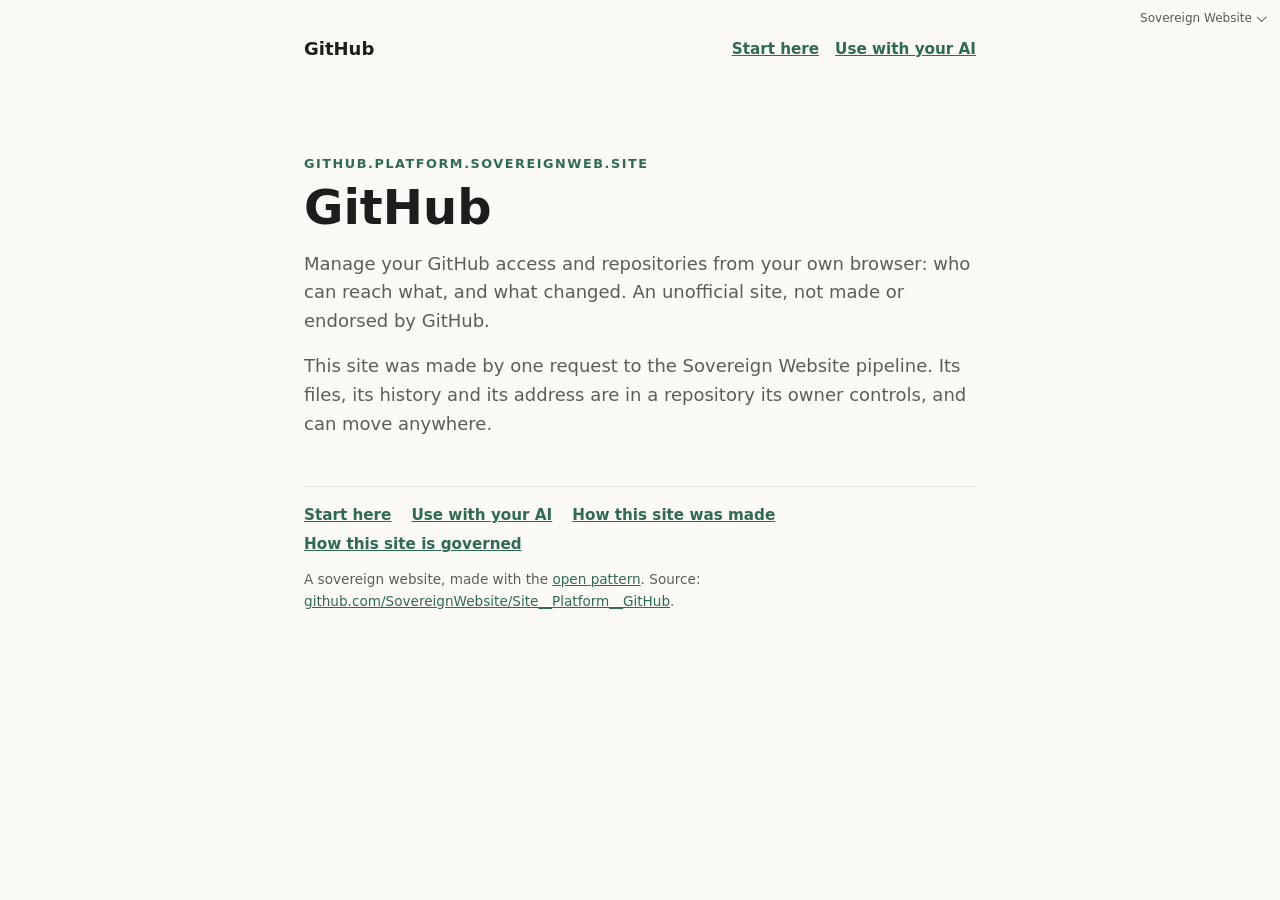
==== site/index.html @ b04e96a0 "Seed 21 files from SovereignWebsite__Factory (org-apply)" ====
<!doctype html>
<html lang="en-GB">
<head>
<meta charset="utf-8">
<meta name="viewport" content="width=device-width, initial-scale=1">
<title>GitHub</title>
<meta name="description" content="Manage your GitHub access and repositories from your own browser: who can reach what, and what changed. An unofficial site, not made or endorsed by GitHub.">
<meta property="og:type" content="website">
<meta property="og:site_name" content="GitHub">
<meta property="og:locale" content="en_GB">
<meta property="og:url" content="https://github.platform.sovereignweb.site/">
<meta property="og:title" content="GitHub">
<meta property="og:description" content="Manage your GitHub access and repositories from your own browser: who can reach what, and what changed. An unofficial site, not made or endorsed by GitHub.">
<meta property="og:image" content="https://github.platform.sovereignweb.site/assets/share/card-1200x630.jpg">
<meta property="og:image:type" content="image/jpeg">
<meta property="og:image:width" content="1200">
<meta property="og:image:height" content="630">
<meta property="og:image:alt" content="GitHub">
<meta name="twitter:card" content="summary_large_image">
<meta name="twitter:title" content="GitHub">
<meta name="twitter:description" content="Manage your GitHub access and repositories from your own browser: who can reach what, and what changed. An unofficial site, not made or endorsed by GitHub.">
<meta name="twitter:image" content="https://github.platform.sovereignweb.site/assets/share/card-1200x630.jpg">
<link rel="canonical" href="https://github.platform.sovereignweb.site/">
<style>
:root{--bg:#fbfaf7;--fg:#1d1d1b;--muted:#5d5c57;--accent:#2f6b4f;--line:#e4e1d8}
@media (prefers-color-scheme:dark){:root{--bg:#141513;--fg:#ecebe6;--muted:#a8a69e;--accent:#7fc3a0;--line:#2c2d29}}
*{box-sizing:border-box}body{margin:0;background:var(--bg);color:var(--fg);font:18px/1.6 system-ui,-apple-system,Segoe UI,sans-serif}
main{max-width:44rem;margin:0 auto;padding:10vh 1rem 4rem}
.skip{position:absolute;left:-999px}.skip:focus{left:1rem;top:1rem}
.mark{font-size:.8rem;letter-spacing:.12em;text-transform:uppercase;color:var(--accent);font-weight:600}
h1{font-size:clamp(2rem,6vw,3rem);line-height:1.1;margin:.4rem 0 1rem}
p{color:var(--muted);margin:0 0 1rem}a{color:var(--accent)}
footer{margin-top:3rem;padding-top:1rem;border-top:1px solid var(--line);font-size:.85rem;color:var(--muted)}
/* The Sovereign Website credit on a customer's site: one small, muted control at the far top right that opens a
   pop-up menu of the family links. Not a strip and not a menu bar: the site is about its owner (Dinis, 20 November
   2026: "It needs to fundamentally be about the site and who is it about ... top right pop-up menu").
   CSS only (details/summary), so no script and no CSP issue. It sits in the page's corner, above the owner's header;
   a site whose own header uses that corner moves it with --family-top / --family-right.
   To remove it, the owner sets one attribute: <html data-family-credit="off">. */
.family-credit{--fam-fg:var(--family-fg,#5a5a5a);--fam-strong:var(--family-fg-strong,#111);--fam-bg:var(--family-bg,#fff);
  position:absolute;top:var(--family-top,.4rem);right:var(--family-right,.75rem);z-index:50;font-size:.75rem;line-height:1.4}
@media (prefers-color-scheme:dark){.family-credit{--fam-fg:var(--family-fg,#b5b5b5);--fam-strong:var(--family-fg-strong,#fff);--fam-bg:var(--family-bg,#1c1c1c)}}
.family-credit summary{display:inline-flex;align-items:center;gap:.3rem;cursor:pointer;color:var(--fam-fg);list-style:none;min-height:24px;padding:.15rem .3rem;border-radius:4px}
.family-credit summary::-webkit-details-marker{display:none}
.family-credit summary::after{content:"";width:.35rem;height:.35rem;border:solid currentColor;border-width:0 1px 1px 0;transform:rotate(45deg) translateY(-2px)}
.family-credit summary:hover,.family-credit summary:focus-visible,.family-credit[open] summary{color:var(--fam-strong)}
.family-credit ul{position:absolute;right:0;top:100%;margin:.25rem 0 0;padding:.35rem 0;list-style:none;min-width:11rem;
  background:var(--fam-bg);border:1px solid rgba(127,127,127,.3);border-radius:6px;box-shadow:0 4px 16px rgba(0,0,0,.12)}
.family-credit a{display:block;padding:.3rem .8rem;min-height:24px;color:var(--fam-fg);text-decoration:none}
.family-credit a:hover,.family-credit a:focus-visible{color:var(--fam-strong);background:rgba(127,127,127,.1)}
.family-credit .family-gap{border-bottom:1px solid rgba(127,127,127,.25);padding-bottom:.3rem;margin-bottom:.3rem}
[data-family-credit="off"] .family-credit{display:none}
@media print{.family-credit{display:none}}
.top{display:flex;flex-wrap:wrap;align-items:center;gap:.5rem 1.5rem;max-width:44rem;margin:0 auto;padding:2.2rem 1rem 0}
.top .name{font-weight:600;color:var(--fg);text-decoration:none}
.own{display:flex;gap:1rem;margin-left:auto;font-size:.95rem}
.own a,.site-links a{color:var(--accent);font-weight:600}
.site-links{display:flex;flex-wrap:wrap;gap:.25rem 1.25rem;margin-bottom:.8rem;font-size:.95rem}
@media (max-width:40rem){.own{margin:0;width:100%}}
h2{font-size:1.25rem;margin:2rem 0 .5rem}ol,ul.plain{color:var(--muted);padding-left:1.2rem}li{margin:.35rem 0}
pre{background:rgba(127,127,127,.1);padding:.8rem 1rem;border-radius:6px;white-space:pre-wrap;font-size:.9rem;color:var(--fg)}
code{font-size:.9em}main a,main code{overflow-wrap:anywhere}
</style>
</head>
<body>
<a class="skip" href="#main">Skip to content</a>
<details class="family-credit">
  <summary>Sovereign Website</summary>
  <ul>
    <li><a href="/start/">Start here</a></li>
    <li><a href="/agents/">Use with your AI</a></li>
    <li class="family-gap"><a href="/admin/">How this site was made</a></li>
    <li><a href="https://sovereignwebsite.ai/">Sovereign Website</a></li>
    <li><a href="https://sovereignwebsite.org/">Principles</a></li>
    <li><a href="https://sovereignwebsite.site/">Hosted</a></li>
    <li><a href="https://hub.sovereignweb.site/">Hub</a></li>
    <li><a href="https://agents.sovereignweb.site/">Agents</a></li>
    <li><a href="https://vault.sovereignwebsite.site/">Vault</a></li>
    <li><a href="https://agenticcells.ai/">AgentiCCells</a></li>
    <li><a href="https://riskmandate.ai/">RiskMandate</a></li>
    <li><a href="https://newsroom.sgit.ai/">Newsroom</a></li>
  </ul>
</details>
<header class="top">
  <a class="name" href="/">GitHub</a>
  <nav class="own" aria-label="This site">
    <a href="/start/">Start here</a>
    <a href="/agents/">Use with your AI</a>
  </nav>
</header>
<main id="main">
<div class="mark">github.platform.sovereignweb.site</div>
<h1>GitHub</h1>
<p>Manage your GitHub access and repositories from your own browser: who can reach what, and what changed. An unofficial site, not made or endorsed by GitHub.</p>
<p>This site was made by one request to the Sovereign Website pipeline. Its files, its history and its address are in a repository its owner controls, and can move anywhere.</p>
<footer>
<nav class="site-links" aria-label="About this site">
  <a href="/start/">Start here</a>
  <a href="/agents/">Use with your AI</a>
  <a href="/admin/">How this site was made</a>
  <a href="/policy/">How this site is governed</a>
</nav>
A sovereign website, made with the <a href="https://sovereignwebsite.org/">open pattern</a>. Source: <a href="https://github.com/SovereignWebsite/Site__Platform__GitHub">github.com/SovereignWebsite/Site__Platform__GitHub</a>.</footer>
</main>
</body>
</html>
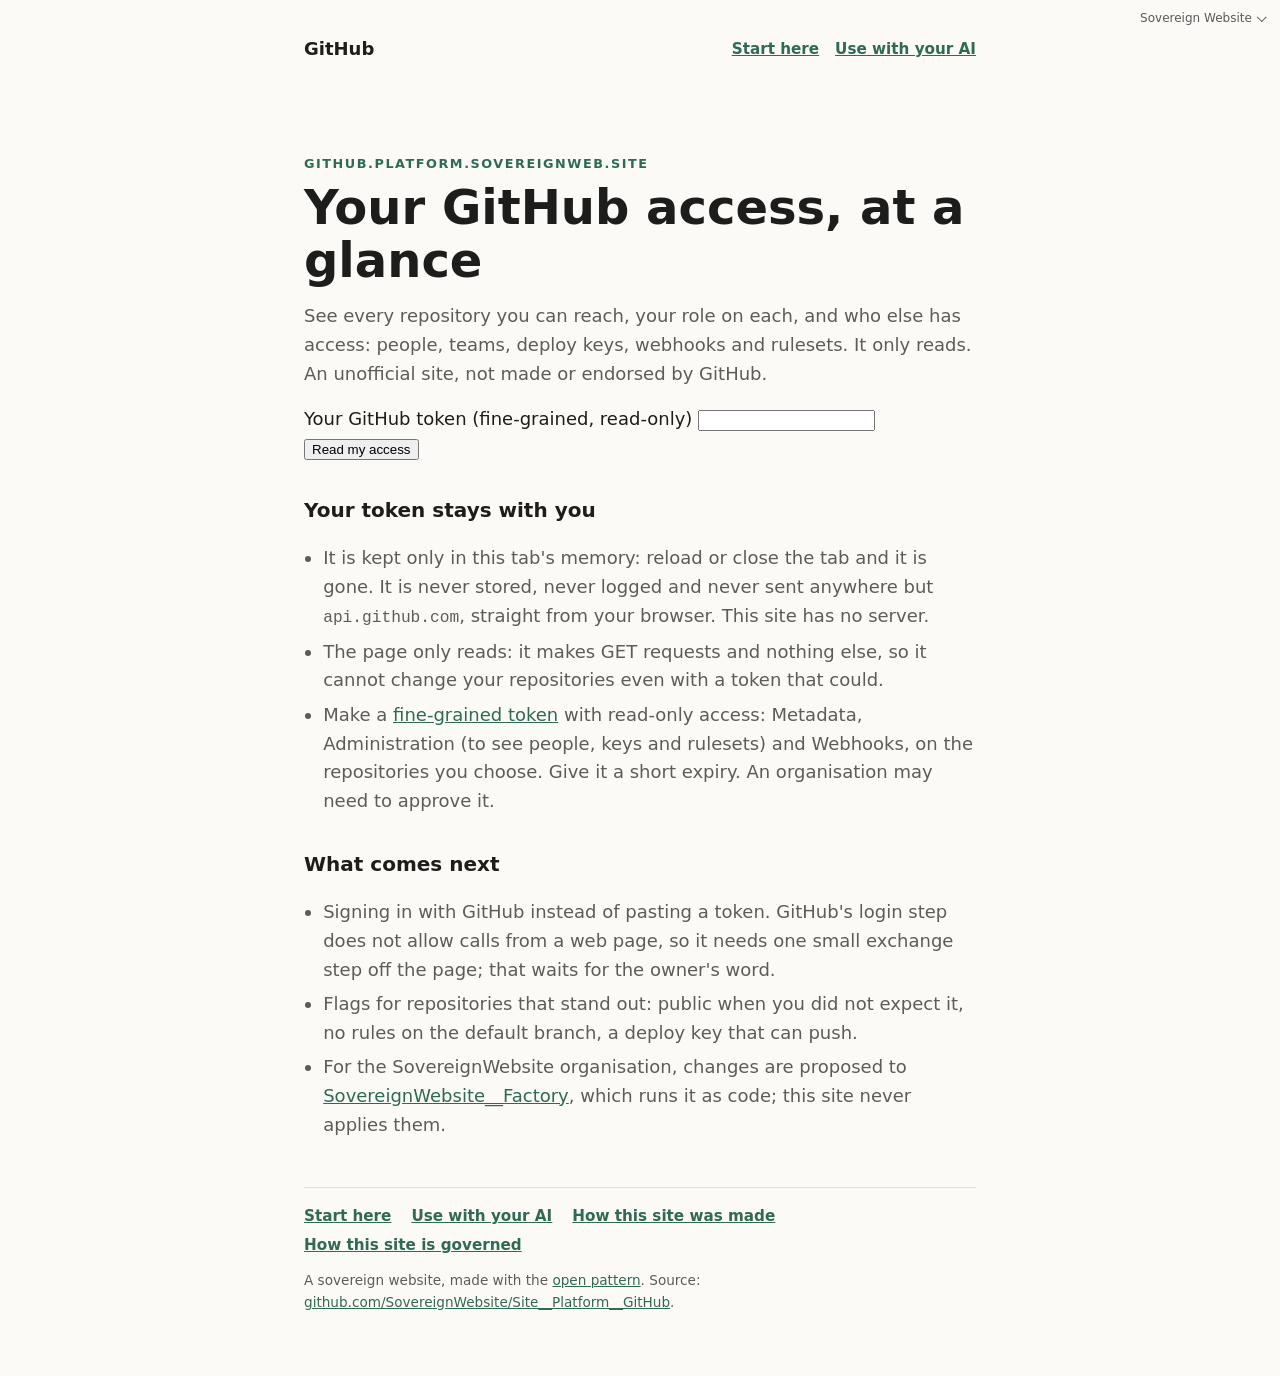
==== commit 8d2d667e: "Home page: read-only view of your GitHub access, in the browser Paste a fine-grained read-only token" ====
--- a/site/index.html
+++ b/site/index.html
@@ -20,6 +20,7 @@
 <meta name="twitter:title" content="GitHub">
 <meta name="twitter:description" content="Manage your GitHub access and repositories from your own browser: who can reach what, and what changed. An unofficial site, not made or endorsed by GitHub.">
 <meta name="twitter:image" content="https://github.platform.sovereignweb.site/assets/share/card-1200x630.jpg">
+<link rel="stylesheet" href="/assets/gh.css">
 <link rel="canonical" href="https://github.platform.sovereignweb.site/">
 <style>
 :root{--bg:#fbfaf7;--fg:#1d1d1b;--muted:#5d5c57;--accent:#2f6b4f;--line:#e4e1d8}
@@ -90,9 +91,33 @@
 </header>
 <main id="main">
 <div class="mark">github.platform.sovereignweb.site</div>
-<h1>GitHub</h1>
-<p>Manage your GitHub access and repositories from your own browser: who can reach what, and what changed. An unofficial site, not made or endorsed by GitHub.</p>
-<p>This site was made by one request to the Sovereign Website pipeline. Its files, its history and its address are in a repository its owner controls, and can move anywhere.</p>
+<h1>Your GitHub access, at a glance</h1>
+<p>See every repository you can reach, your role on each, and who else has access: people, teams, deploy keys, webhooks and rulesets. It only reads. An unofficial site, not made or endorsed by GitHub.</p>
+
+<form id="signin" class="signin" autocomplete="off">
+  <label for="token">Your GitHub token (fine-grained, read-only)</label>
+  <input id="token" name="token" type="password" spellcheck="false" autocapitalize="off" required>
+  <button type="submit">Read my access</button>
+</form>
+<button id="forget" type="button" class="small" hidden>Forget the token</button>
+<p id="status" class="status" role="status" aria-live="polite"></p>
+<p id="rate" class="note"></p>
+<div id="out"></div>
+<div id="detail"></div>
+
+<h2>Your token stays with you</h2>
+<ul class="plain">
+<li>It is kept only in this tab's memory: reload or close the tab and it is gone. It is never stored, never logged and never sent anywhere but <code>api.github.com</code>, straight from your browser. This site has no server.</li>
+<li>The page only reads: it makes GET requests and nothing else, so it cannot change your repositories even with a token that could.</li>
+<li>Make a <a href="https://github.com/settings/personal-access-tokens/new">fine-grained token</a> with read-only access: Metadata, Administration (to see people, keys and rulesets) and Webhooks, on the repositories you choose. Give it a short expiry. An organisation may need to approve it.</li>
+</ul>
+
+<h2>What comes next</h2>
+<ul class="plain">
+<li>Signing in with GitHub instead of pasting a token. GitHub's login step does not allow calls from a web page, so it needs one small exchange step off the page; that waits for the owner's word.</li>
+<li>Flags for repositories that stand out: public when you did not expect it, no rules on the default branch, a deploy key that can push.</li>
+<li>For the SovereignWebsite organisation, changes are proposed to <a href="https://github.com/SovereignWebsite/SovereignWebsite__Factory">SovereignWebsite__Factory</a>, which runs it as code; this site never applies them.</li>
+</ul>
 <footer>
 <nav class="site-links" aria-label="About this site">
   <a href="/start/">Start here</a>
@@ -102,5 +127,6 @@
 </nav>
 A sovereign website, made with the <a href="https://sovereignwebsite.org/">open pattern</a>. Source: <a href="https://github.com/SovereignWebsite/Site__Platform__GitHub">github.com/SovereignWebsite/Site__Platform__GitHub</a>.</footer>
 </main>
+<script src="/assets/gh.js" defer></script>
 </body>
 </html>
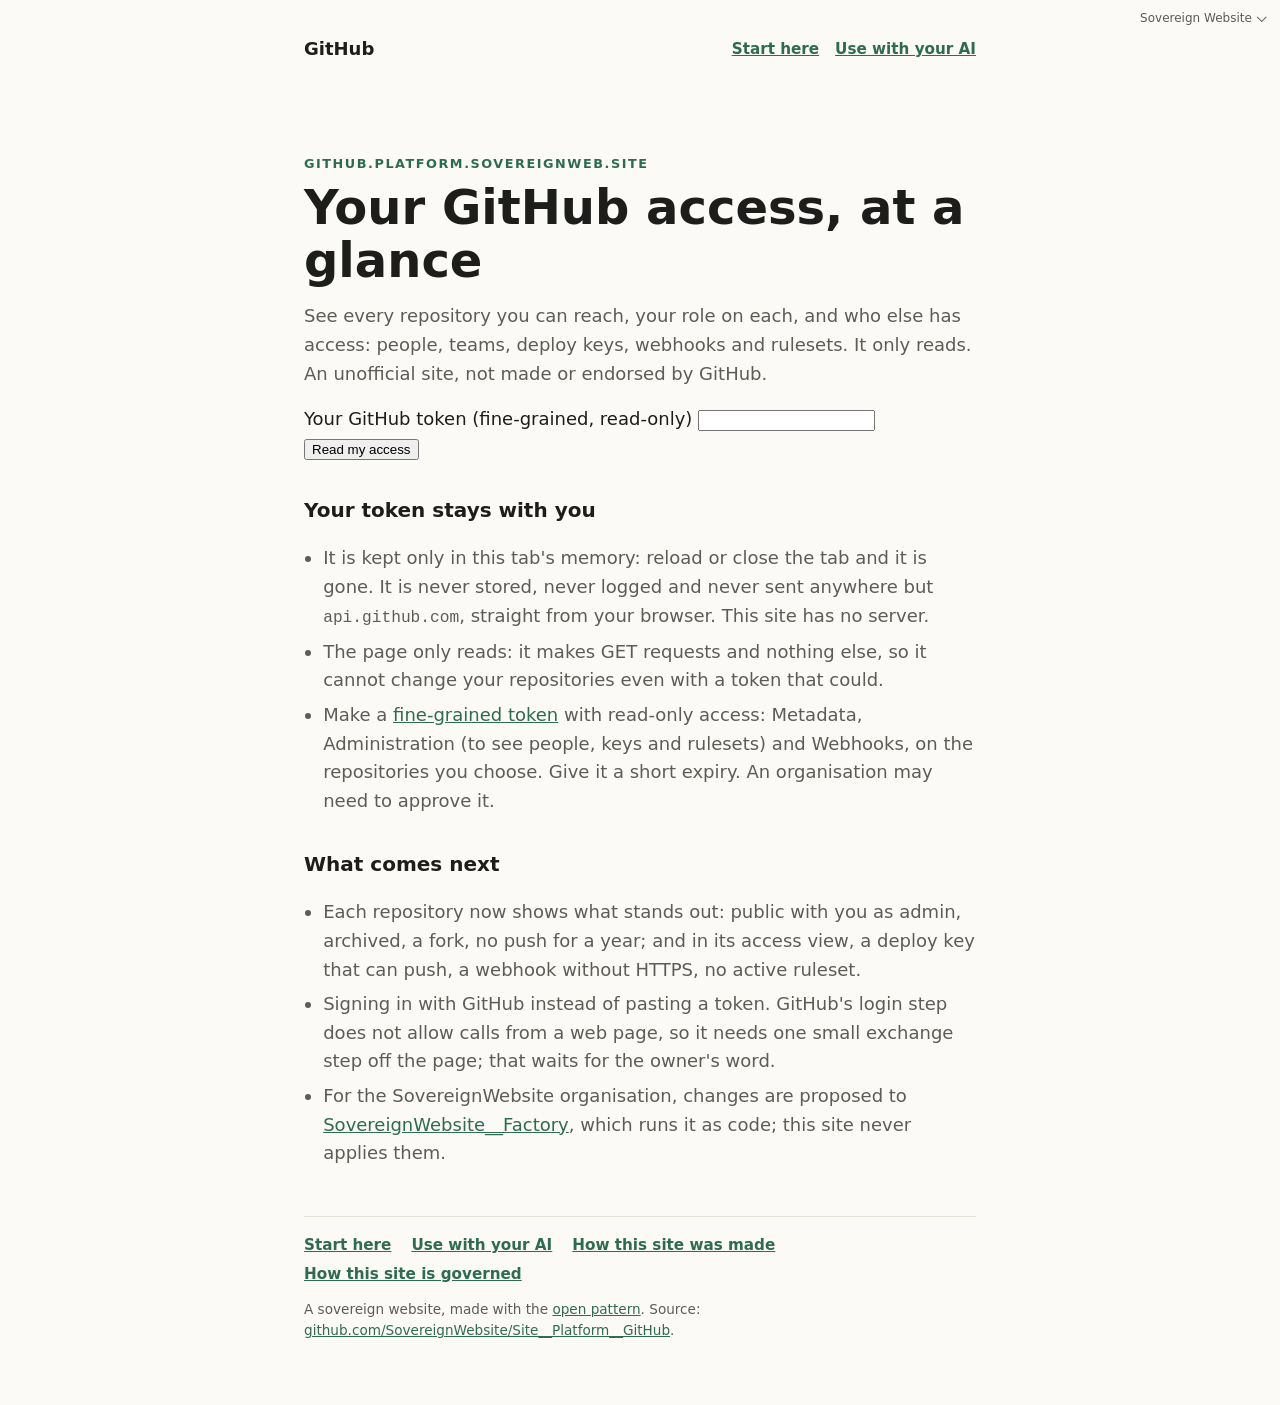
==== commit 538378c0: "What stands out: flags in the list and in each access view List: public with you as admin, archived," ====
--- a/site/index.html
+++ b/site/index.html
@@ -114,8 +114,8 @@
 
 <h2>What comes next</h2>
 <ul class="plain">
+<li>Each repository now shows what stands out: public with you as admin, archived, a fork, no push for a year; and in its access view, a deploy key that can push, a webhook without HTTPS, no active ruleset.</li>
 <li>Signing in with GitHub instead of pasting a token. GitHub's login step does not allow calls from a web page, so it needs one small exchange step off the page; that waits for the owner's word.</li>
-<li>Flags for repositories that stand out: public when you did not expect it, no rules on the default branch, a deploy key that can push.</li>
 <li>For the SovereignWebsite organisation, changes are proposed to <a href="https://github.com/SovereignWebsite/SovereignWebsite__Factory">SovereignWebsite__Factory</a>, which runs it as code; this site never applies them.</li>
 </ul>
 <footer>
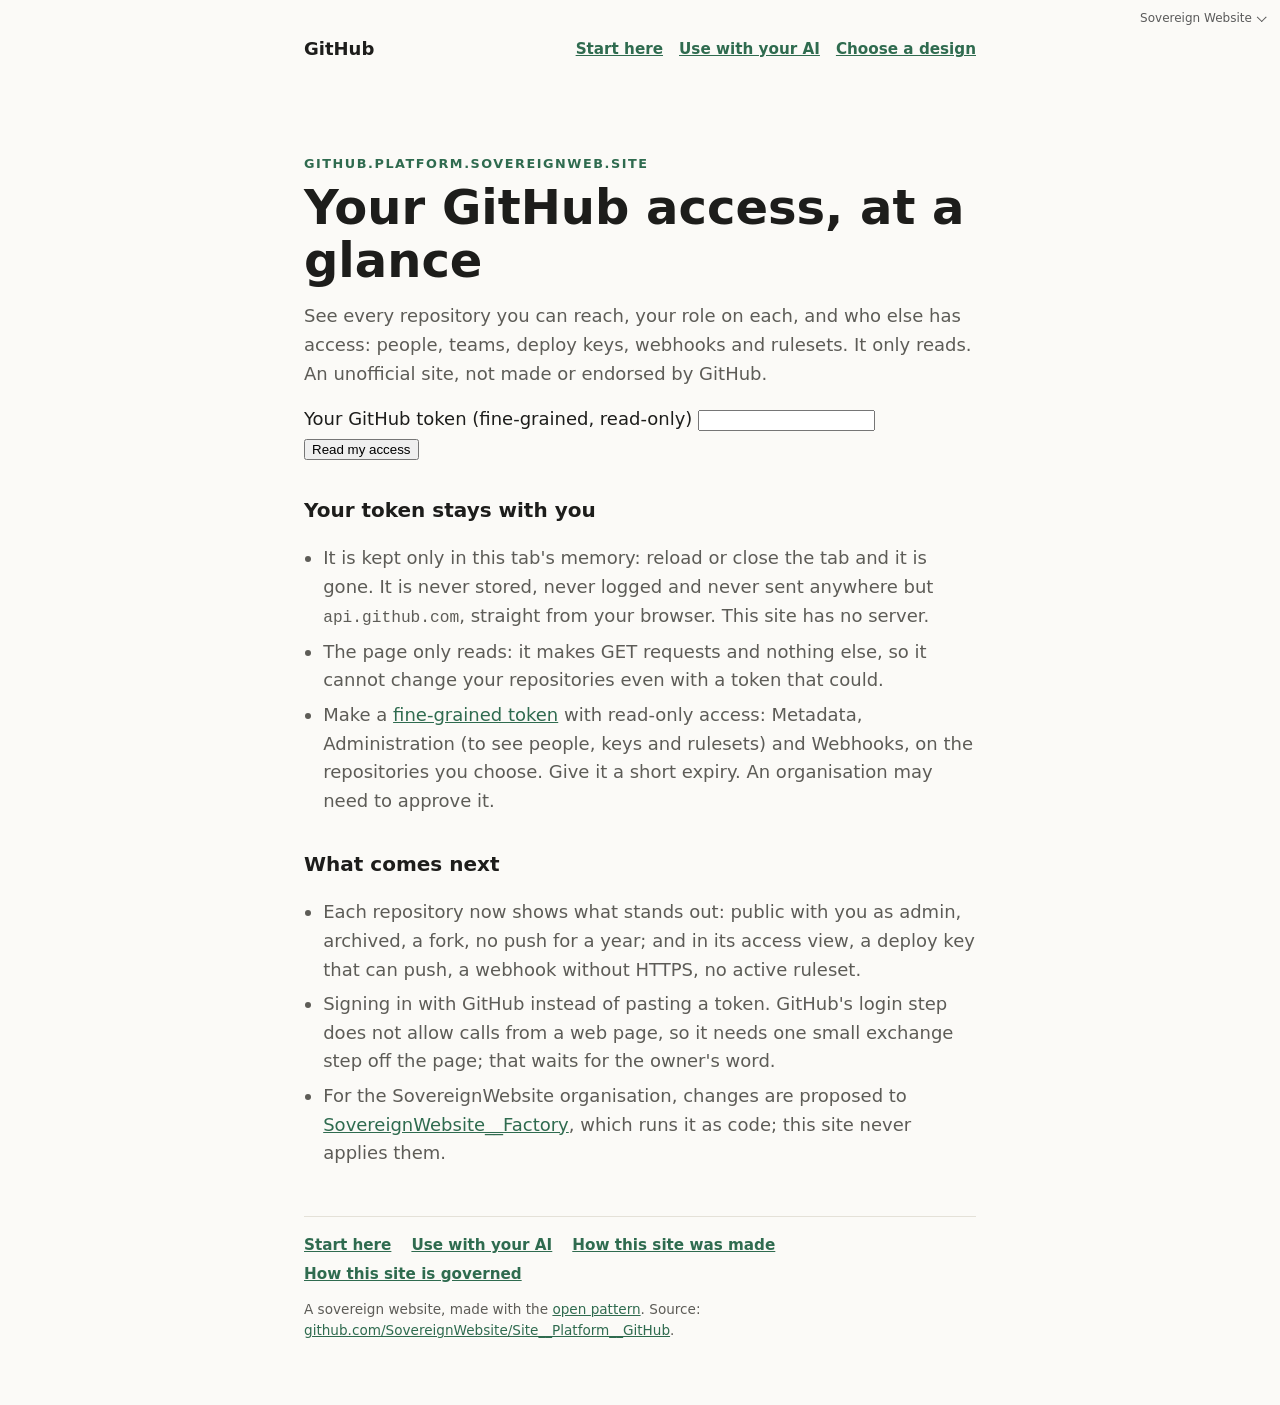
==== commit 5e9653a1: "Home page: design.c's round 1 changes 1 to 5 Control borders at 3:1; a CSP naming only api.github.co" ====
--- a/site/index.html
+++ b/site/index.html
@@ -2,6 +2,7 @@
 <html lang="en-GB">
 <head>
 <meta charset="utf-8">
+<meta http-equiv="Content-Security-Policy" content="default-src 'self'; connect-src 'self' https://api.github.com; img-src 'self'; style-src 'self' 'unsafe-inline'; script-src 'self'; base-uri 'none'; form-action 'self'">
 <meta name="viewport" content="width=device-width, initial-scale=1">
 <title>GitHub</title>
 <meta name="description" content="Manage your GitHub access and repositories from your own browser: who can reach what, and what changed. An unofficial site, not made or endorsed by GitHub.">
@@ -87,12 +88,13 @@
   <nav class="own" aria-label="This site">
     <a href="/start/">Start here</a>
     <a href="/agents/">Use with your AI</a>
+    <a href="/designs/">Choose a design</a>
   </nav>
 </header>
 <main id="main">
 <div class="mark">github.platform.sovereignweb.site</div>
 <h1>Your GitHub access, at a glance</h1>
-<p>See every repository you can reach, your role on each, and who else has access: people, teams, deploy keys, webhooks and rulesets. It only reads. An unofficial site, not made or endorsed by GitHub.</p>
+<p class="lead">See every repository you can reach, your role on each, and who else has access: people, teams, deploy keys, webhooks and rulesets. It only reads. An unofficial site, not made or endorsed by GitHub.</p>
 
 <form id="signin" class="signin" autocomplete="off">
   <label for="token">Your GitHub token (fine-grained, read-only)</label>
